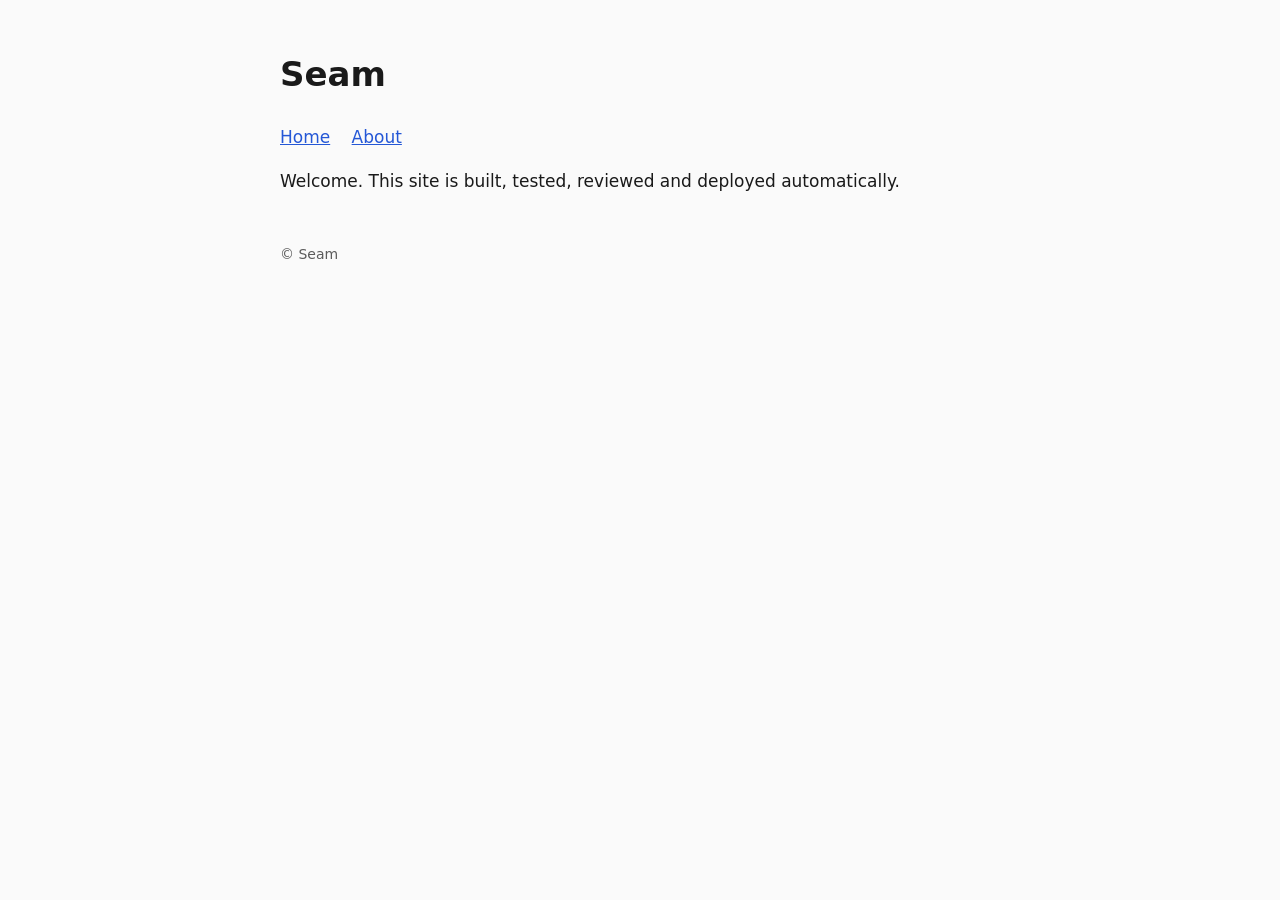
==== site/index.html @ cbf4ee66 "Seam website with autonomous Grok fix/review/merge/deploy pipeline Co-Authored-By: Claude Opus 5.5 <" ====
<!doctype html>
<html lang="en">
<head>
  <meta charset="utf-8">
  <meta name="viewport" content="width=device-width, initial-scale=1">
  <title>Seam</title>
  <link rel="stylesheet" href="style.css">
</head>
<body>
  <header>
    <h1>Seam</h1>
    <nav><a href="index.html">Home</a> <a href="about.html">About</a></nav>
  </header>
  <main>
    <p>Welcome. This site is built, tested, reviewed and deployed automatically.</p>
  </main>
  <footer><p>&copy; Seam</p></footer>
</body>
</html>
---- site/style.css ----
:root { --fg: #1a1a1a; --bg: #fafafa; --accent: #2457d6; }
@media (prefers-color-scheme: dark) { :root { --fg: #eee; --bg: #121212; --accent: #7aa2ff; } }
body { margin: 0 auto; max-width: 720px; padding: 24px 16px; font: 17px/1.6 system-ui, sans-serif; color: var(--fg); background: var(--bg); }
nav a { margin-right: 16px; color: var(--accent); }
footer { margin-top: 48px; opacity: .7; font-size: 14px; }
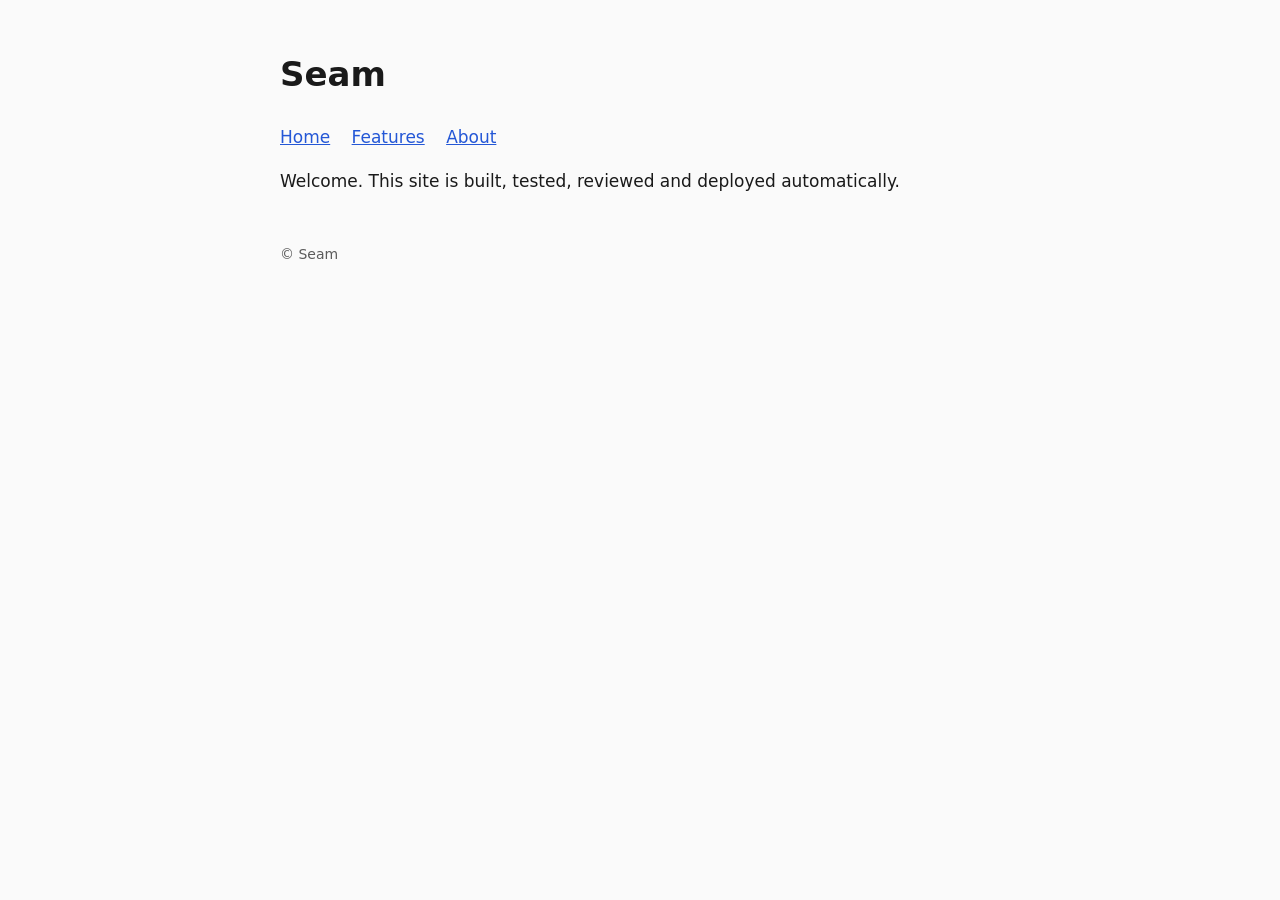
==== commit 52332520: "Fix #1: Add a Features page Adds a Features page that describes Seam's phone mirroring, Quick Share," ====
--- a/site/index.html
+++ b/site/index.html
@@ -9,7 +9,7 @@
 <body>
   <header>
     <h1>Seam</h1>
-    <nav><a href="index.html">Home</a> <a href="about.html">About</a></nav>
+    <nav><a href="index.html">Home</a> <a href="features.html">Features</a> <a href="about.html">About</a></nav>
   </header>
   <main>
     <p>Welcome. This site is built, tested, reviewed and deployed automatically.</p>
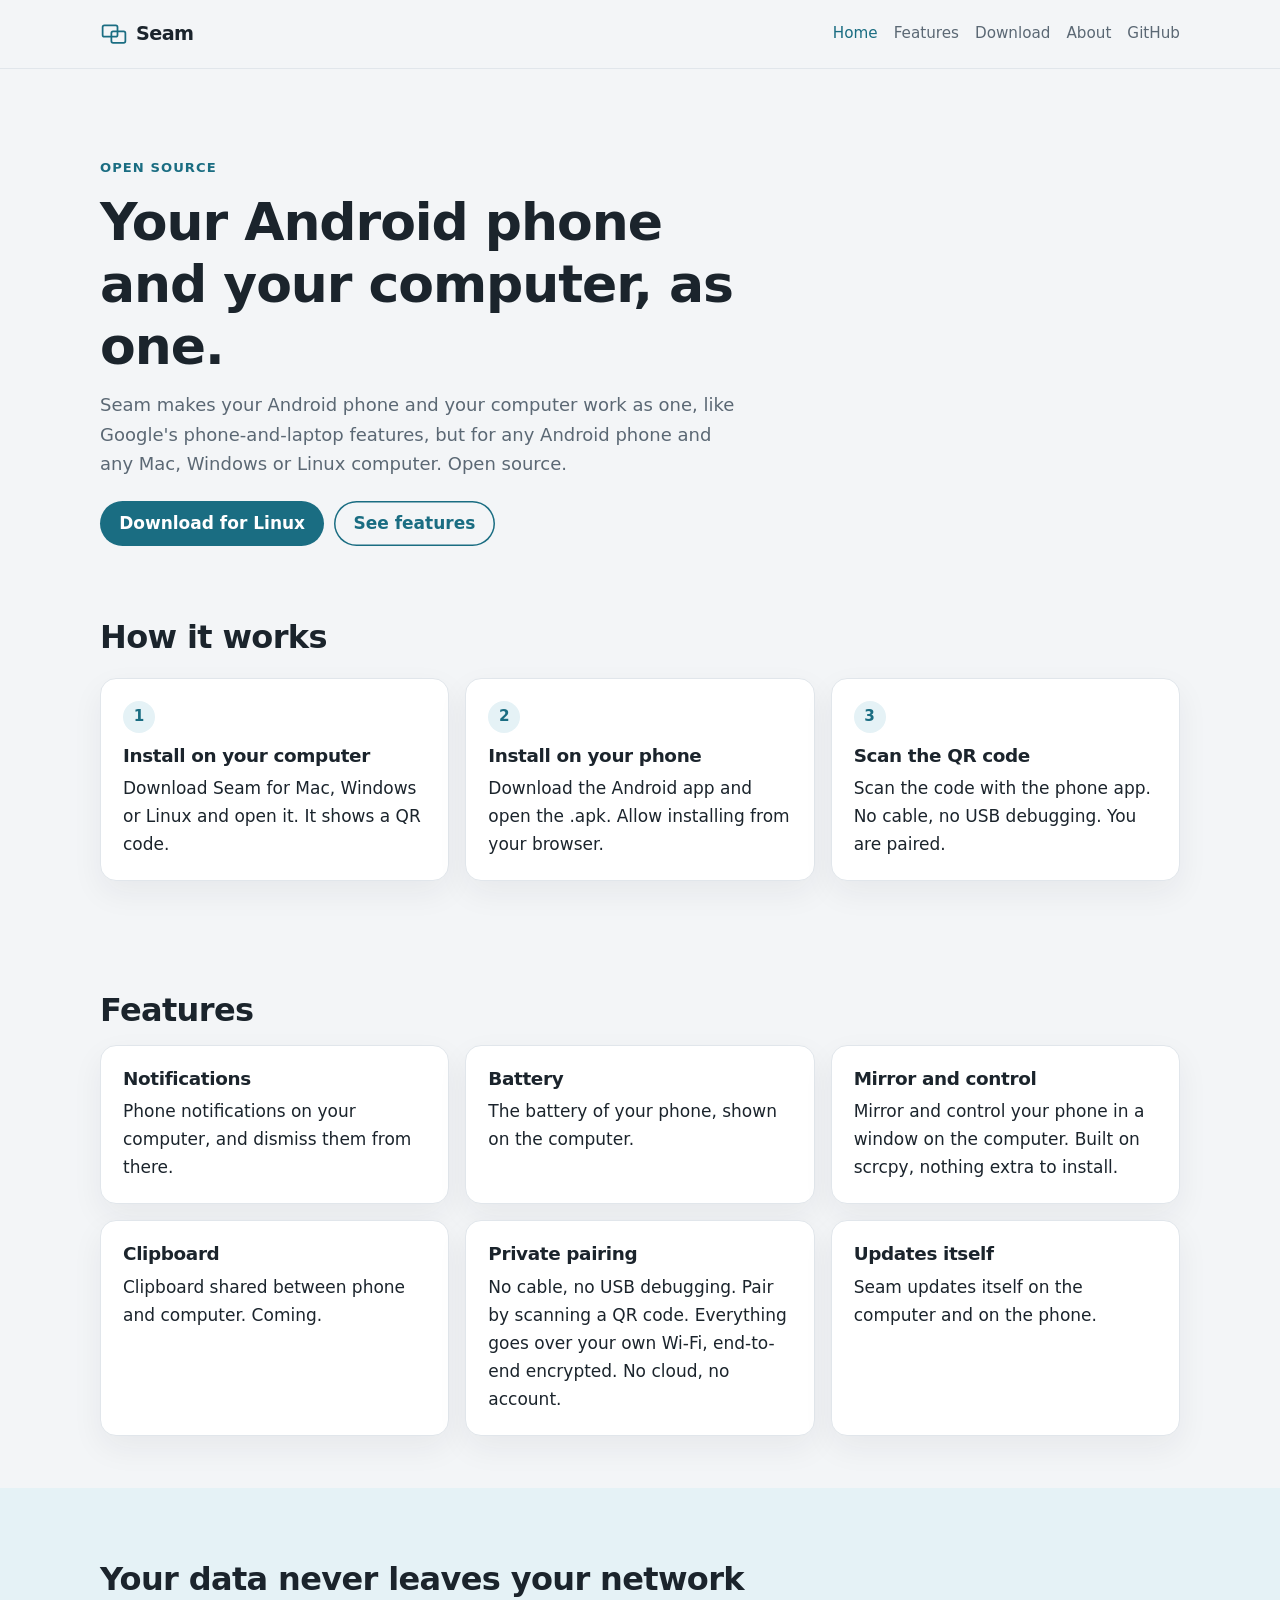
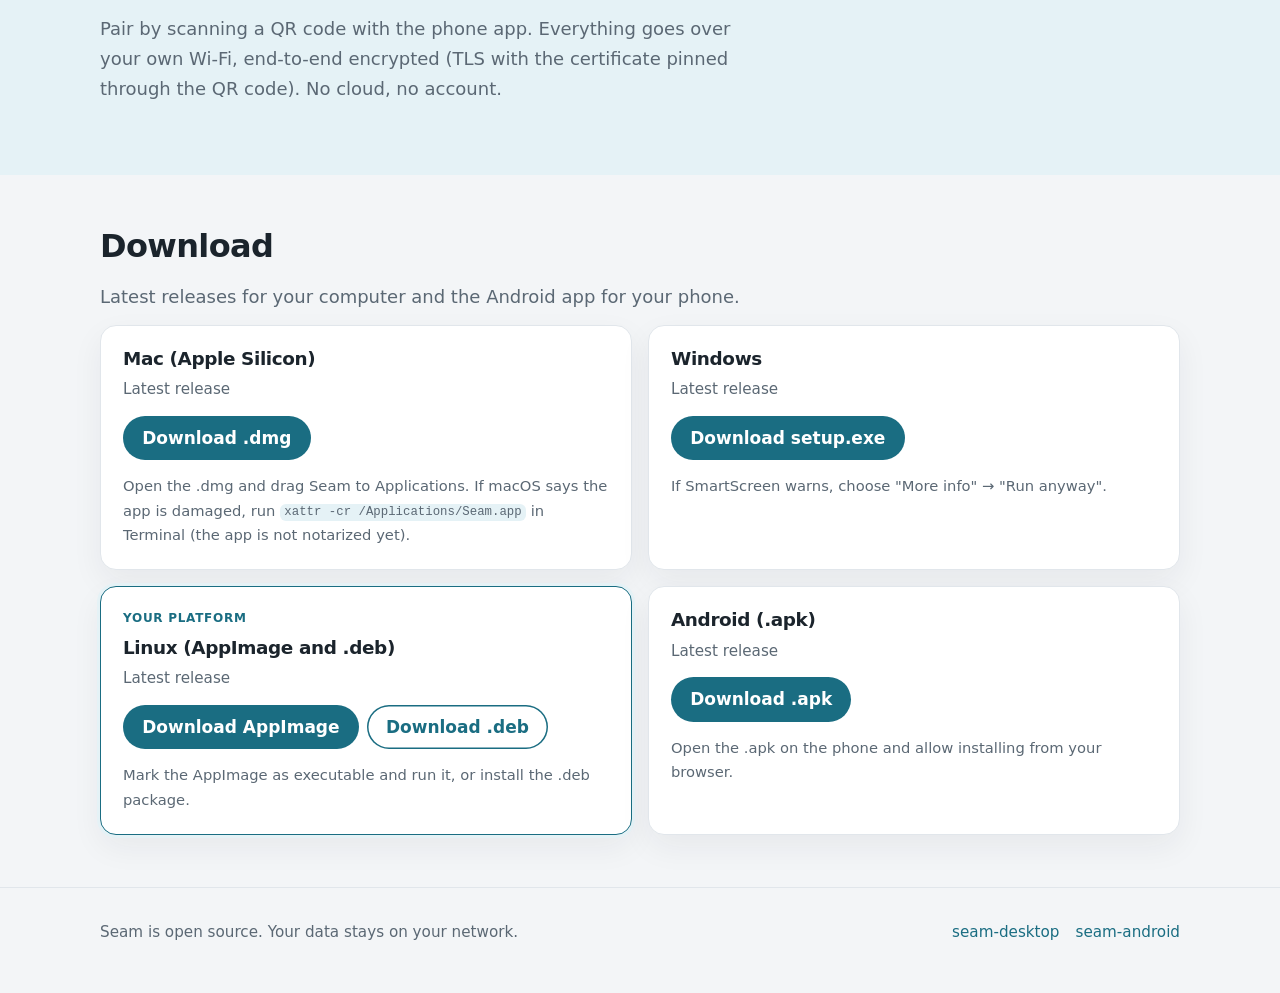
==== commit a896532a: "Fix #4: Real product site with downloads of the latest releases Turn the empty Seam shell into a rea" ====
--- a/site/index.html
+++ b/site/index.html
@@ -3,17 +3,156 @@
 <head>
   <meta charset="utf-8">
   <meta name="viewport" content="width=device-width, initial-scale=1">
-  <title>Seam</title>
+  <meta name="color-scheme" content="light dark">
+  <title>Seam - your phone and computer, as one</title>
+  <meta name="description" content="Seam makes your Android phone and your computer work as one. Open source, on your own Wi-Fi, with no cloud and no account.">
   <link rel="stylesheet" href="style.css">
 </head>
 <body>
-  <header>
-    <h1>Seam</h1>
-    <nav><a href="index.html">Home</a> <a href="features.html">Features</a> <a href="about.html">About</a></nav>
+  <header class="site-header">
+    <div class="wrap header-inner">
+      <a class="logo" href="index.html">
+        <svg class="logo-mark" viewBox="0 0 32 32" width="28" height="28" aria-hidden="true">
+          <rect x="3" y="6" width="17" height="13" rx="2" fill="none" stroke="currentColor" stroke-width="2"/>
+          <rect x="13" y="13" width="16" height="13" rx="2" fill="none" stroke="currentColor" stroke-width="2"/>
+        </svg>
+        <span>Seam</span>
+      </a>
+      <nav aria-label="Main">
+        <a href="index.html" aria-current="page">Home</a>
+        <a href="features.html">Features</a>
+        <a href="index.html#download">Download</a>
+        <a href="about.html">About</a>
+        <a href="https://github.com/JohnAI-dev/seam-desktop">GitHub</a>
+      </nav>
+    </div>
   </header>
+
   <main>
-    <p>Welcome. This site is built, tested, reviewed and deployed automatically.</p>
+    <section class="hero">
+      <div class="wrap">
+        <p class="eyebrow">Open source</p>
+        <h1>Your Android phone and your computer, as one.</h1>
+        <p class="lede">Seam makes your Android phone and your computer work as one, like Google's phone-and-laptop features, but for any Android phone and any Mac, Windows or Linux computer. Open source.</p>
+        <div class="hero-actions">
+          <a class="button" id="hero-download" href="#download">Download</a>
+          <a class="button button-secondary" href="features.html">See features</a>
+        </div>
+      </div>
+    </section>
+
+    <section class="section" id="how">
+      <div class="wrap">
+        <h2>How it works</h2>
+        <ol class="steps">
+          <li>
+            <span class="step-num">1</span>
+            <h3>Install on your computer</h3>
+            <p>Download Seam for Mac, Windows or Linux and open it. It shows a QR code.</p>
+          </li>
+          <li>
+            <span class="step-num">2</span>
+            <h3>Install on your phone</h3>
+            <p>Download the Android app and open the .apk. Allow installing from your browser.</p>
+          </li>
+          <li>
+            <span class="step-num">3</span>
+            <h3>Scan the QR code</h3>
+            <p>Scan the code with the phone app. No cable, no USB debugging. You are paired.</p>
+          </li>
+        </ol>
+      </div>
+    </section>
+
+    <section class="section" id="features">
+      <div class="wrap">
+        <h2>Features</h2>
+        <div class="grid">
+          <article class="card">
+            <h3>Notifications</h3>
+            <p>Phone notifications on your computer, and dismiss them from there.</p>
+          </article>
+          <article class="card">
+            <h3>Battery</h3>
+            <p>The battery of your phone, shown on the computer.</p>
+          </article>
+          <article class="card">
+            <h3>Mirror and control</h3>
+            <p>Mirror and control your phone in a window on the computer. Built on scrcpy, nothing extra to install.</p>
+          </article>
+          <article class="card">
+            <h3>Clipboard</h3>
+            <p>Clipboard shared between phone and computer. Coming.</p>
+          </article>
+          <article class="card">
+            <h3>Private pairing</h3>
+            <p>No cable, no USB debugging. Pair by scanning a QR code. Everything goes over your own Wi-Fi, end-to-end encrypted. No cloud, no account.</p>
+          </article>
+          <article class="card">
+            <h3>Updates itself</h3>
+            <p>Seam updates itself on the computer and on the phone.</p>
+          </article>
+        </div>
+      </div>
+    </section>
+
+    <section class="band" id="privacy">
+      <div class="wrap">
+        <h2>Your data never leaves your network</h2>
+        <p class="lede">Pair by scanning a QR code with the phone app. Everything goes over your own Wi-Fi, end-to-end encrypted (TLS with the certificate pinned through the QR code). No cloud, no account.</p>
+      </div>
+    </section>
+
+    <section class="section" id="download">
+      <div class="wrap">
+        <h2>Download</h2>
+        <p class="lede">Latest releases for your computer and the Android app for your phone.</p>
+        <div class="download-grid">
+          <article class="card download-card" id="card-mac" data-platform="mac">
+            <p class="badge">Your platform</p>
+            <h3>Mac (Apple Silicon)</h3>
+            <p class="version" id="version-mac">Latest release</p>
+            <a class="button" id="link-dmg" href="https://github.com/JohnAI-dev/seam-desktop/releases/latest">Download .dmg</a>
+            <p class="note">Open the .dmg and drag Seam to Applications. If macOS says the app is damaged, run <code>xattr -cr /Applications/Seam.app</code> in Terminal (the app is not notarized yet).</p>
+          </article>
+          <article class="card download-card" id="card-windows" data-platform="windows">
+            <p class="badge">Your platform</p>
+            <h3>Windows</h3>
+            <p class="version" id="version-windows">Latest release</p>
+            <a class="button" id="link-exe" href="https://github.com/JohnAI-dev/seam-desktop/releases/latest">Download setup.exe</a>
+            <p class="note">If SmartScreen warns, choose "More info" &rarr; "Run anyway".</p>
+          </article>
+          <article class="card download-card" id="card-linux" data-platform="linux">
+            <p class="badge">Your platform</p>
+            <h3>Linux (AppImage and .deb)</h3>
+            <p class="version" id="version-linux">Latest release</p>
+            <div class="actions">
+              <a class="button" id="link-appimage" href="https://github.com/JohnAI-dev/seam-desktop/releases/latest">Download AppImage</a>
+              <a class="button button-secondary" id="link-deb" href="https://github.com/JohnAI-dev/seam-desktop/releases/latest">Download .deb</a>
+            </div>
+            <p class="note">Mark the AppImage as executable and run it, or install the .deb package.</p>
+          </article>
+          <article class="card download-card" id="card-android" data-platform="android">
+            <p class="badge">Your platform</p>
+            <h3>Android (.apk)</h3>
+            <p class="version" id="version-android">Latest release</p>
+            <a class="button" id="link-apk" href="https://github.com/JohnAI-dev/seam-android/releases/latest">Download .apk</a>
+            <p class="note">Open the .apk on the phone and allow installing from your browser.</p>
+          </article>
+        </div>
+      </div>
+    </section>
   </main>
-  <footer><p>&copy; Seam</p></footer>
+
+  <footer class="site-footer">
+    <div class="wrap footer-inner">
+      <p>Seam is open source. Your data stays on your network.</p>
+      <nav aria-label="GitHub">
+        <a href="https://github.com/JohnAI-dev/seam-desktop">seam-desktop</a>
+        <a href="https://github.com/JohnAI-dev/seam-android">seam-android</a>
+      </nav>
+    </div>
+  </footer>
+  <script src="download.js"></script>
 </body>
 </html>
--- a/site/style.css
+++ b/site/style.css
@@ -1,5 +1,383 @@
-:root { --fg: #1a1a1a; --bg: #fafafa; --accent: #2457d6; }
-@media (prefers-color-scheme: dark) { :root { --fg: #eee; --bg: #121212; --accent: #7aa2ff; } }
-body { margin: 0 auto; max-width: 720px; padding: 24px 16px; font: 17px/1.6 system-ui, sans-serif; color: var(--fg); background: var(--bg); }
-nav a { margin-right: 16px; color: var(--accent); }
-footer { margin-top: 48px; opacity: .7; font-size: 14px; }
+*,
+*::before,
+*::after {
+  box-sizing: border-box;
+}
+
+:root {
+  --bg: #f3f5f7;
+  --bg-elevated: #ffffff;
+  --fg: #1b242c;
+  --muted: #5b6874;
+  --accent: #1a6d82;
+  --accent-hover: #145668;
+  --accent-soft: #e5f2f6;
+  --on-accent: #ffffff;
+  --border: #e1e6eb;
+  --shadow: 0 12px 32px rgba(27, 36, 44, 0.06);
+  --radius: 16px;
+  --max: 1080px;
+  --space: clamp(16px, 3vw, 28px);
+}
+
+@media (prefers-color-scheme: dark) {
+  :root {
+    --bg: #101418;
+    --bg-elevated: #1a2128;
+    --fg: #e7eef3;
+    --muted: #a7b4c0;
+    --accent: #8ecfe0;
+    --accent-hover: #b7e3ee;
+    --accent-soft: #1c333b;
+    --on-accent: #0d1c22;
+    --border: #2c3640;
+    --shadow: 0 12px 32px rgba(0, 0, 0, 0.35);
+  }
+}
+
+html {
+  scroll-behavior: smooth;
+}
+
+@media (prefers-reduced-motion: reduce) {
+  html { scroll-behavior: auto; }
+}
+
+body {
+  margin: 0;
+  font-family: system-ui, -apple-system, "Segoe UI", Roboto, Helvetica, Arial, sans-serif;
+  font-size: 1.0625rem;
+  line-height: 1.65;
+  color: var(--fg);
+  background: var(--bg);
+}
+
+img,
+svg {
+  max-width: 100%;
+}
+
+h1,
+h2,
+h3,
+p,
+li,
+a {
+  overflow-wrap: break-word;
+}
+
+h1,
+h2,
+h3 {
+  line-height: 1.2;
+  font-weight: 600;
+  letter-spacing: -0.02em;
+}
+
+h1 {
+  font-size: clamp(1.8rem, 4vw, 2.4rem);
+  margin: 0 0 0.75rem;
+}
+
+.hero h1 {
+  font-size: clamp(2rem, 6vw, 3.25rem);
+  max-width: 18ch;
+}
+
+h2 {
+  font-size: clamp(1.45rem, 3vw, 2rem);
+  margin: 0 0 1rem;
+}
+
+h3 {
+  font-size: 1.15rem;
+  margin: 0 0 0.45rem;
+}
+
+p { margin: 0 0 0.85rem; }
+
+a { color: var(--accent); }
+
+code {
+  font-family: ui-monospace, SFMono-Regular, Menlo, Consolas, monospace;
+  font-size: 0.84em;
+  background: var(--accent-soft);
+  padding: 0.12em 0.35em;
+  border-radius: 6px;
+  overflow-wrap: anywhere;
+  word-break: break-word;
+}
+
+.wrap {
+  width: min(var(--max), calc(100% - 2 * var(--space)));
+  margin-inline: auto;
+}
+
+.prose { max-width: 42rem; }
+
+.site-header {
+  position: sticky;
+  top: 0;
+  z-index: 5;
+  background: var(--bg);
+  border-bottom: 1px solid var(--border);
+}
+
+.header-inner {
+  display: flex;
+  align-items: center;
+  justify-content: space-between;
+  gap: 12px 20px;
+  flex-wrap: wrap;
+  min-height: 68px;
+  padding: 10px 0;
+}
+
+a.logo,
+a.logo:visited {
+  display: inline-flex;
+  align-items: center;
+  gap: 8px;
+  color: var(--fg);
+  text-decoration: none;
+  font-weight: 700;
+  letter-spacing: -0.03em;
+  font-size: 1.2rem;
+}
+
+a.logo:hover { color: var(--accent); }
+
+.logo-mark {
+  display: block;
+  width: 28px;
+  height: 28px;
+  max-width: 28px;
+  color: var(--accent);
+  flex: 0 0 auto;
+}
+
+nav {
+  display: flex;
+  flex-wrap: wrap;
+  gap: 6px 16px;
+  max-width: 100%;
+  min-width: 0;
+}
+
+.site-header nav a,
+.site-header nav a:visited {
+  color: var(--muted);
+  text-decoration: none;
+  font-size: 0.95rem;
+}
+
+.site-header nav a:hover,
+.site-header nav a[aria-current="page"] {
+  color: var(--accent);
+}
+
+.hero {
+  padding: clamp(48px, 9vw, 88px) 0 clamp(8px, 2vw, 20px);
+}
+
+.eyebrow {
+  margin: 0 0 12px;
+  color: var(--accent);
+  font-weight: 700;
+  font-size: 0.82rem;
+  letter-spacing: 0.08em;
+  text-transform: uppercase;
+}
+
+.lede {
+  color: var(--muted);
+  font-size: 1.125rem;
+  max-width: 40rem;
+}
+
+.hero-actions {
+  display: flex;
+  flex-wrap: wrap;
+  gap: 10px;
+  margin-top: 1.4rem;
+  max-width: 100%;
+}
+
+a.button,
+a.button:visited {
+  display: inline-block;
+  background: var(--accent);
+  color: var(--on-accent);
+  text-decoration: none;
+  font-weight: 600;
+  padding: 0.75rem 1.2rem;
+  border-radius: 999px;
+  line-height: 1.2;
+  max-width: 100%;
+  text-align: center;
+  overflow-wrap: anywhere;
+}
+
+a.button:hover { background: var(--accent-hover); }
+
+a.button-secondary,
+a.button-secondary:visited {
+  background: transparent;
+  color: var(--accent);
+  box-shadow: inset 0 0 0 1.5px var(--accent);
+}
+
+a.button-secondary:hover { background: var(--accent-soft); }
+
+.section { padding: clamp(28px, 5vw, 52px) 0; }
+
+.steps,
+.grid,
+.download-grid,
+.stack {
+  display: grid;
+  gap: 16px;
+}
+
+.steps {
+  grid-template-columns: repeat(3, minmax(0, 1fr));
+  margin: 0;
+  padding: 0;
+  list-style: none;
+}
+
+.grid { grid-template-columns: repeat(3, minmax(0, 1fr)); }
+.download-grid { grid-template-columns: repeat(2, minmax(0, 1fr)); }
+.stack { margin: 1.5rem 0 2rem; }
+
+@media (max-width: 800px) {
+  .grid { grid-template-columns: repeat(2, minmax(0, 1fr)); }
+}
+
+@media (max-width: 640px) {
+  .steps,
+  .grid,
+  .download-grid {
+    grid-template-columns: minmax(0, 1fr);
+  }
+}
+
+.card,
+.steps li {
+  background: var(--bg-elevated);
+  border: 1px solid var(--border);
+  border-radius: var(--radius);
+  box-shadow: var(--shadow);
+  padding: 22px;
+  min-width: 0;
+}
+
+.card p:last-child,
+.steps li p:last-child {
+  margin-bottom: 0;
+}
+
+.stack h2 {
+  font-size: 1.25rem;
+  margin: 0 0 0.4rem;
+}
+
+.step-num {
+  display: inline-flex;
+  align-items: center;
+  justify-content: center;
+  width: 2rem;
+  height: 2rem;
+  margin-bottom: 12px;
+  border-radius: 50%;
+  background: var(--accent-soft);
+  color: var(--accent);
+  font-weight: 700;
+  font-size: 0.95rem;
+}
+
+.band {
+  background: var(--accent-soft);
+  padding: clamp(40px, 7vw, 72px) 0;
+}
+
+.band p:last-child { margin-bottom: 0; }
+
+.version {
+  color: var(--muted);
+  font-size: 0.95rem;
+}
+
+.badge {
+  display: none;
+  margin: 0 0 8px;
+  color: var(--accent);
+  font-size: 0.75rem;
+  font-weight: 700;
+  letter-spacing: 0.06em;
+  text-transform: uppercase;
+}
+
+.download-card.is-current {
+  border-color: var(--accent);
+  box-shadow: 0 0 0 3px var(--accent-soft), var(--shadow);
+}
+
+.download-card.is-current .badge { display: block; }
+
+.note {
+  color: var(--muted);
+  font-size: 0.92rem;
+  margin: 14px 0 0;
+}
+
+.actions {
+  display: flex;
+  flex-wrap: wrap;
+  gap: 8px;
+  max-width: 100%;
+}
+
+.page { padding: clamp(36px, 6vw, 72px) 0; }
+
+main ul {
+  margin: 0 0 1.2rem;
+  padding-left: 1.2rem;
+}
+
+main li { margin: 0.35rem 0; }
+
+.site-footer {
+  border-top: 1px solid var(--border);
+  padding: 32px 0 48px;
+  color: var(--muted);
+  font-size: 0.95rem;
+}
+
+.footer-inner {
+  display: flex;
+  flex-wrap: wrap;
+  justify-content: space-between;
+  gap: 12px 24px;
+  align-items: center;
+}
+
+.site-footer p { margin: 0; }
+
+.site-footer a,
+.site-footer a:visited {
+  color: var(--accent);
+  text-decoration: none;
+}
+
+.site-footer a:hover { text-decoration: underline; }
+
+:focus-visible {
+  outline: 2px solid var(--accent);
+  outline-offset: 3px;
+}
+
+@media (max-width: 400px) {
+  .card,
+  .steps li { padding: 16px; }
+}
